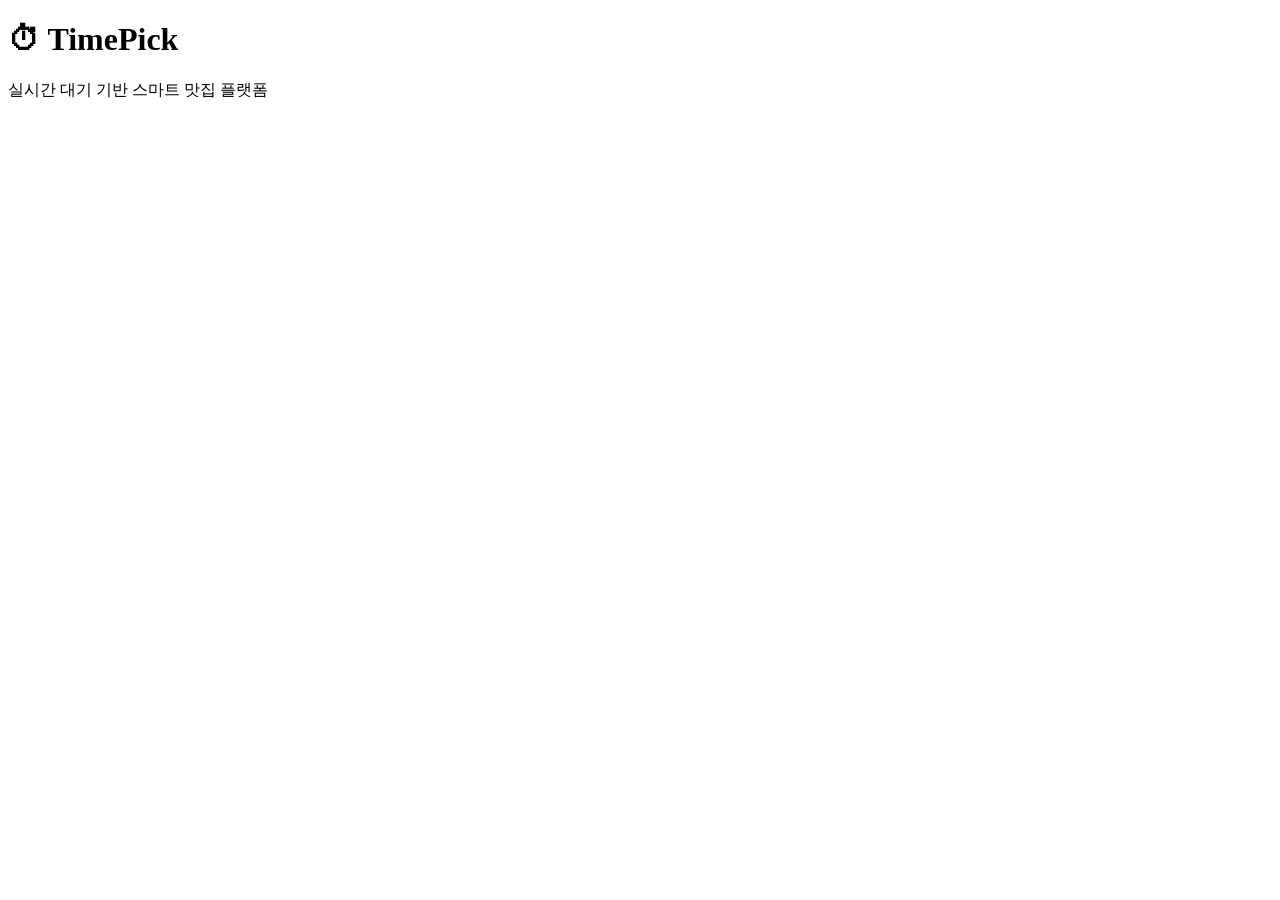
==== index.html @ 25e8bb15 "Add files via upload" ====
<!DOCTYPE html>
<html lang="ko">

<head>
    <meta charset="UTF-8">
    <meta name="viewport" content="width=device-width, initial-scale=1.0">

    <title>TimePick</title>

    <link rel="stylesheet" href="style.css">
</head>

<body class="splash-body">

    <div class="splash-container">

        <h1 class="splash-logo">
            ⏱ TimePick
        </h1>

        <p class="splash-text">
            실시간 대기 기반 스마트 맛집 플랫폼
        </p>

        <div class="loader"></div>

    </div>

    <script>

        setTimeout(() => {

            location.href = "login.html";

        }, 2000);

    </script>

</body>
</html>
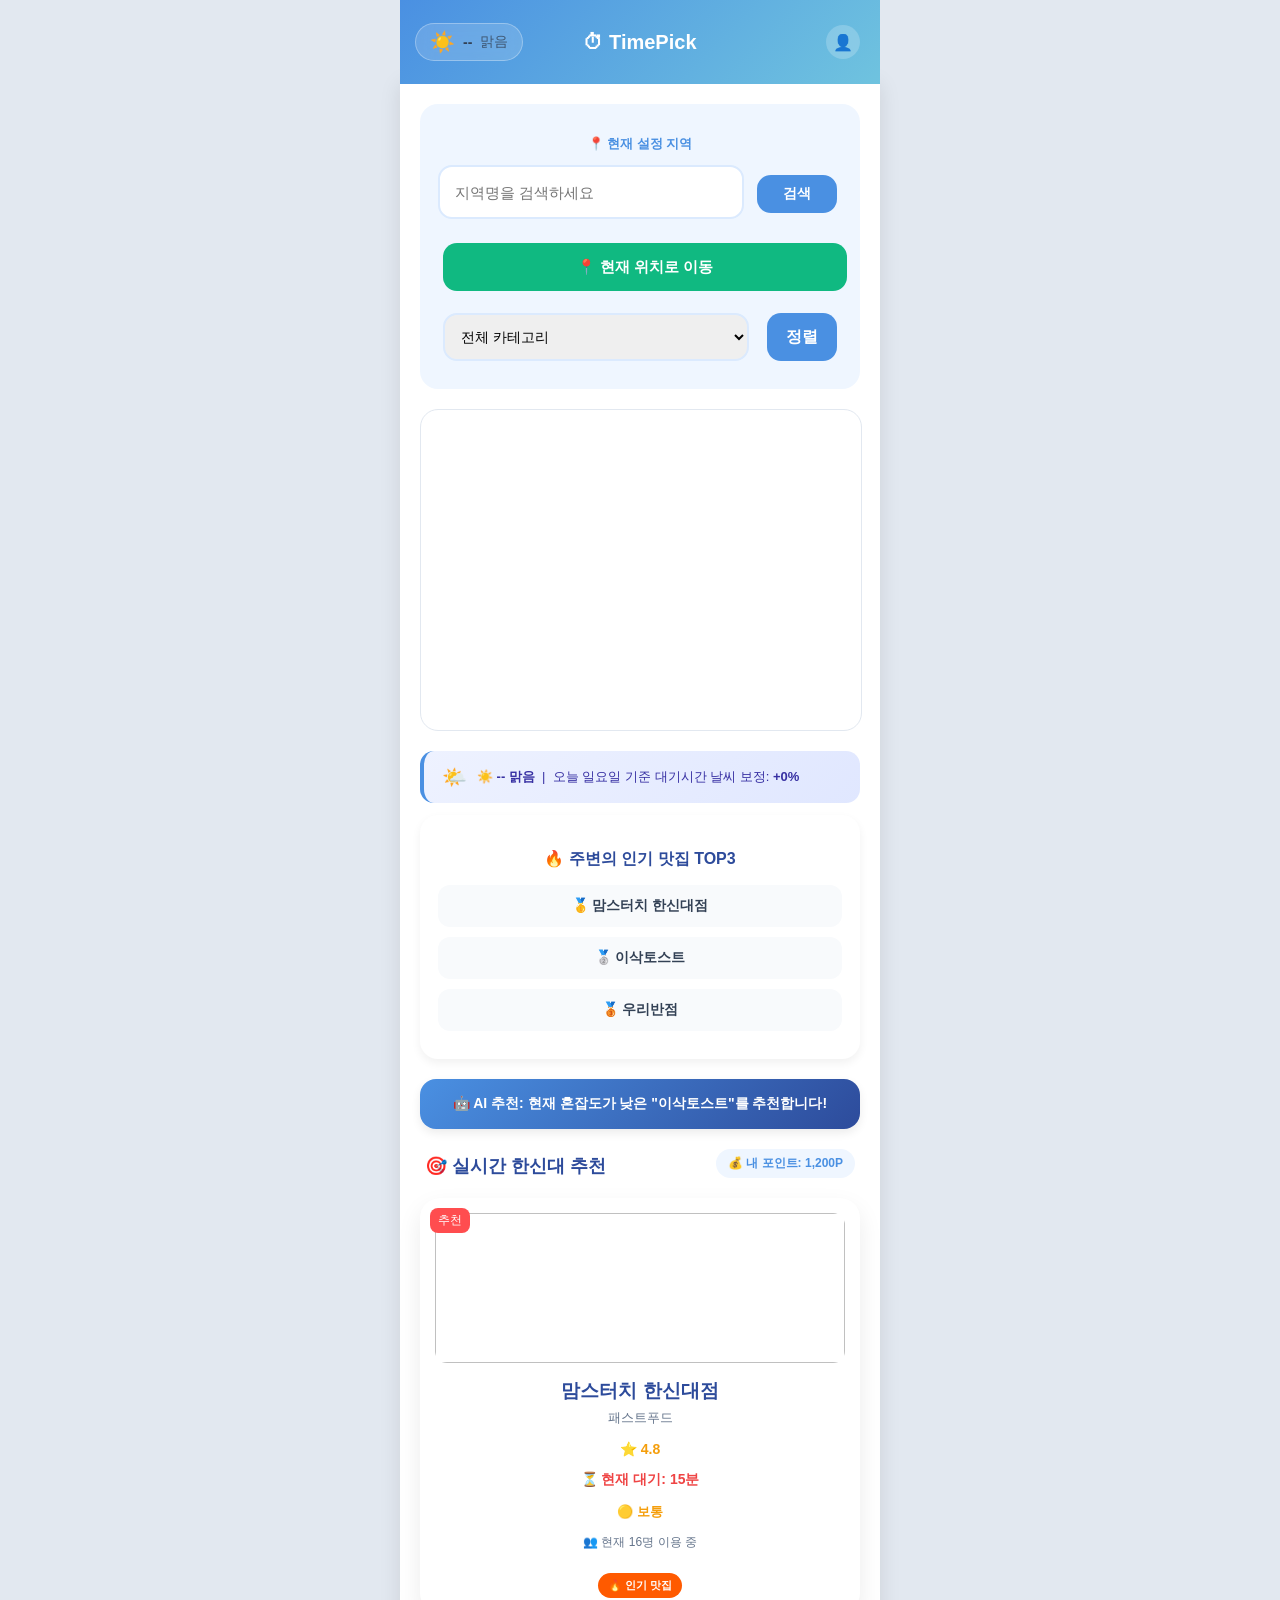
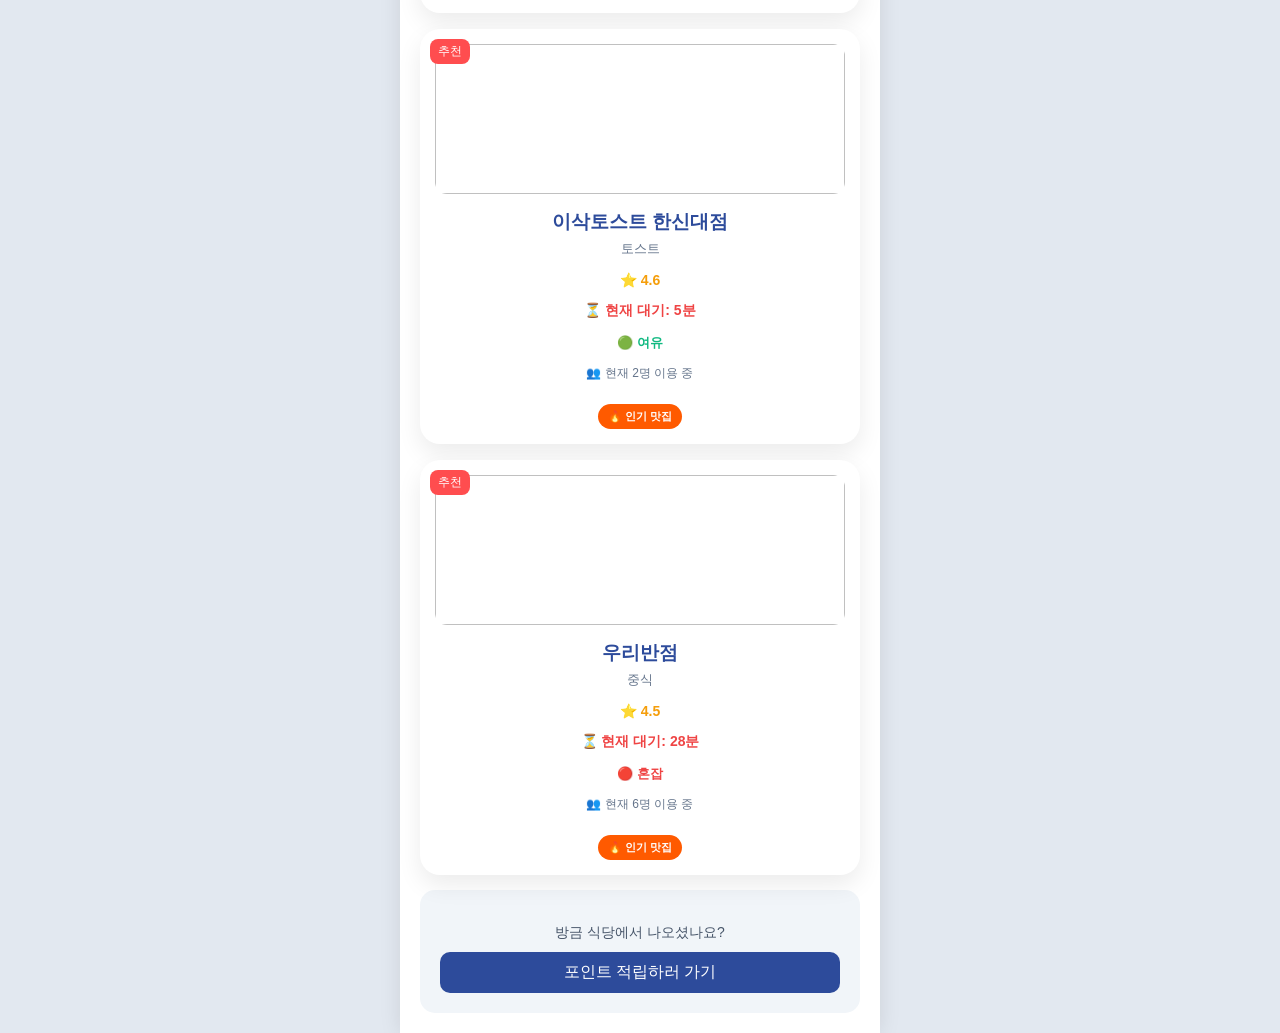
==== commit 8be6afe6: "Add files via upload" ====
--- a/index.html
+++ b/index.html
@@ -1,42 +1,195 @@
-
 <!DOCTYPE html>
 <html lang="ko">
-
 <head>
     <meta charset="UTF-8">
     <meta name="viewport" content="width=device-width, initial-scale=1.0">
-
-    <title>TimePick</title>
-
+    <title>TimePick - 한신대 스마트 관광 플랫폼</title>
     <link rel="stylesheet" href="style.css">
 </head>
 
-<body class="splash-body">
+<body>
 
-    <div class="splash-container">
+    <!-- 헤더 -->
+    <header class="header">
+        <div class="header-content" style="justify-content:space-between; position:relative;">
+            <!-- 날씨 위젯 (왼쪽) -->
+            <div id="weather-widget" style="font-size:13px;"></div>
+            <!-- 로고 (가운데) -->
+            <h1 class="title" style="position:absolute; left:50%; transform:translateX(-50%);">⏱ TimePick</h1>
+            <!-- 마이페이지 버튼 (오른쪽) -->
+            <button onclick="location.href='mypage.html'" style="
+                background:rgba(255,255,255,0.2); border:none; color:white;
+                width:34px; height:34px; border-radius:50%; font-size:16px;
+                cursor:pointer; display:flex; align-items:center; justify-content:center;
+                margin-left:auto;
+            ">👤</button>
+        </div>
+    </header>
 
-        <h1 class="splash-logo">
-            ⏱ TimePick
-        </h1>
+    <!-- 메인 -->
+    <div class="container">
 
-        <p class="splash-text">
-            실시간 대기 기반 스마트 맛집 플랫폼
-        </p>
+        <!-- 검색 박스 -->
+        <div class="search-box">
+            <p class="search-title">📍 현재 설정 지역</p>
+            <div class="location-search">
+                <input type="text" id="locationInput" placeholder="지역명을 검색하세요">
+                <button onclick="searchLocation()">검색</button>
+            </div>
+            <button class="gps-btn" onclick="getCurrentLocation()">📍 현재 위치로 이동</button>
+            <div class="category-row">
+                <select id="category">
+                    <option value="all">전체 카테고리</option>
+                    <option value="korean">한식</option>
+                    <option value="cafe">카페</option>
+                    <option value="fastfood">패스트푸드</option>
+                </select>
+                <button onclick="sortByWait()">정렬</button>
+            </div>
+        </div>
 
-        <div class="loader"></div>
+        <!-- 지도 -->
+        <div id="map"></div>
+
+        <!-- 날씨 배너 -->
+        <div id="weather-wait-banner" style="
+            margin:12px 0; padding:14px 18px;
+            background:linear-gradient(135deg,#eef2ff,#e0e7ff);
+            border-radius:14px; border-left:4px solid #4A90E2;
+            font-size:13px; color:#3730a3;
+            display:flex; align-items:center; gap:10px;
+        ">
+            <span style="font-size:20px">🌤️</span>
+            <span id="weather-banner-text">날씨 정보를 불러오는 중...</span>
+        </div>
+
+        <!-- 선택 식당 카드 -->
+        <div id="selectedStore" class="selected-store">
+            <img id="storeImg" src="">
+            <div class="store-info">
+                <h3 id="storeName">맘스터치</h3>
+                <p id="storeWait">현재 대기 15분</p>
+                <p id="storeWaitAdjusted" style="font-size:12px; color:#4A90E2; margin:2px 0 8px;"></p>
+                <button onclick="goWaiting()">🍽 웨이팅 등록하기</button>
+            </div>
+        </div>
+
+        <!-- 인기 맛집 -->
+        <div class="popular-box">
+            <h3>🔥 주변의 인기 맛집 TOP3</h3>
+            <div class="popular-item">🥇 맘스터치 한신대점</div>
+            <div class="popular-item">🥈 이삭토스트</div>
+            <div class="popular-item">🥉 우리반점</div>
+        </div>
+
+        <!-- AI 추천 -->
+        <div class="ai-banner">
+            🤖 AI 추천: 현재 혼잡도가 낮은 "이삭토스트"를 추천합니다!
+        </div>
+
+        <!-- 추천 제목 -->
+        <div style="display:flex; justify-content:space-between; align-items:flex-end; margin-bottom:15px; padding:0 5px;">
+            <h3 style="margin:0; color:#2D4B9B; font-size:18px;">🎯 실시간 한신대 추천</h3>
+            <span onclick="openShop()" style="font-size:12px; color:#4A90E2; font-weight:bold; cursor:pointer; background:#eff6ff; padding:6px 12px; border-radius:20px;">
+                💰 내 포인트: <span id="pointDisplay">1,200</span>P
+            </span>
+        </div>
+
+        <!-- 리스트 -->
+        <div id="list"></div>
+
+        <!-- 사장님 전용 버튼 (로그인 시 role=owner면 표시) -->
+        <button id="ownerBtn" onclick="location.href='owner.html'" style="
+            display:none; width:100%; margin-top:15px;
+            background:#FF5A00; color:white; border:none;
+            padding:14px; border-radius:12px; font-size:15px;
+            font-weight:700; cursor:pointer;
+        ">
+            🏪 우리 가게 점검하기
+        </button>
+
+        <!-- 포인트 적립 -->
+        <div style="margin-top:15px; padding:20px; background:#f1f5f9; border-radius:15px; text-align:center;">
+            <p style="font-size:14px; color:#475569; margin-bottom:10px;">방금 식당에서 나오셨나요?</p>
+            <button onclick="openInput()" style="background:#2D4B9B; width:100%; margin:0;">
+                포인트 적립하러 가기
+            </button>
+        </div>
 
     </div>
 
+    <!-- 리워드 샵 모달 -->
+    <div id="shopModal" style="display:none; position:fixed; top:0; left:0; width:100%; height:100%; background:rgba(0,0,0,0.6); z-index:1000; justify-content:center; align-items:center;">
+        <div style="background:white; padding:25px; border-radius:20px; width:85%; max-width:350px; text-align:center; position:relative;">
+            <span onclick="closeShop()" style="position:absolute; top:15px; right:20px; font-size:28px; cursor:pointer; color:#94a3b8; font-weight:bold;">×</span>
+            <h3 style="color:#2D4B9B; margin-top:0;">🎁 타임픽 리워드 샵</h3>
+            <p style="font-size:13px; color:#64748b; margin-bottom:20px;">보유 포인트: <strong style="color:#FF5A00;">1,200P</strong></p>
+            <div style="text-align:left; display:flex; flex-direction:column; gap:10px;">
+                <div style="border:1px solid #e2e8f0; padding:15px; border-radius:12px; display:flex; justify-content:space-between; align-items:center;">
+                    <div><strong>맘스터치</strong><br><span style="font-size:12px; color:#64748b;">싸이버거 세트 교환권</span></div>
+                    <button onclick="buyItem('맘스터치 싸이버거 세트', 600)" style="background:#FF5A00; color:white; border:none; padding:8px 12px; border-radius:8px; font-size:12px; font-weight:bold; cursor:pointer;">600P</button>
+                </div>
+                <div style="border:1px solid #e2e8f0; padding:15px; border-radius:12px; display:flex; justify-content:space-between; align-items:center;">
+                    <div><strong>이삭토스트</strong><br><span style="font-size:12px; color:#64748b;">아메리카노 교환권</span></div>
+                    <button onclick="buyItem('이삭토스트 아메리카노', 300)" style="background:#FF5A00; color:white; border:none; padding:8px 12px; border-radius:8px; font-size:12px; font-weight:bold; cursor:pointer;">300P</button>
+                </div>
+            </div>
+        </div>
+    </div>
+
+    <!-- 리뷰 모달 -->
+    <div id="reviewModal" class="modal">
+        <div class="modal-content">
+            <span class="close" onclick="closeModal()">✕</span>
+            <h2>📝 현장 정보 공유하기</h2>
+            <p class="reward-text">현장 상황을 알려주시면 300P를 드려요!</p>
+            <label>1. 방문 인원은 몇 명이신가요?</label>
+            <input type="number" placeholder="예: 2">
+            <label>2. 현재 상황이 어떠신가요?</label>
+            <div class="radio-group">
+                <label><input type="radio" name="state"> 대기 중</label>
+                <label><input type="radio" name="state"> 식사 중</label>
+                <label><input type="radio" name="state"> 식사 완료</label>
+            </div>
+            <label>3. 매장 혼잡도는 어떤가요?</label>
+            <div class="radio-group">
+                <label><input type="radio" name="crowd"> 여유</label>
+                <label><input type="radio" name="crowd"> 보통</label>
+                <label><input type="radio" name="crowd"> 혼잡</label>
+            </div>
+            <label>4. 체감 대기시간은 몇 분인가요?</label>
+            <input type="number" placeholder="예: 15">
+            <button class="submit-btn" onclick="submitReview()">300P 적립받기</button>
+        </div>
+    </div>
+
+    <script src="weather.js"></script>
+    <script type="text/javascript" src="//dapi.kakao.com/v2/maps/sdk.js?appkey=02e11ec3ab72981ecad234ecdeb83ed1&libraries=services"></script>
+    <script src="script.js"></script>
+
     <script>
+        // 날씨 위젯
+        WeatherAPI.renderWeatherWidget("#weather-widget");
+        WeatherAPI.fetchWeather().then(w => {
+            const today = ["일","월","화","수","목","금","토"][new Date().getDay()];
+            const sign = w.waitMod >= 0 ? "+" : "";
+            document.getElementById("weather-banner-text").innerHTML =
+                `<strong>${w.icon} ${w.temp} ${w.label}</strong> &nbsp;|&nbsp; 오늘 ${today}요일 기준 대기시간 날씨 보정: <strong>${sign}${w.waitMod}%</strong>`;
+        });
 
-        setTimeout(() => {
+        window.updateStoreWait = async function(baseWait) {
+            const { finalWait, weatherInfo } = await WeatherAPI.predictWaitTime(baseWait);
+            document.getElementById("storeWait").textContent = `현재 대기 ${baseWait}분`;
+            document.getElementById("storeWaitAdjusted").textContent =
+                `${weatherInfo.icon} 날씨·요일 반영 예측: 약 ${finalWait}분`;
+        };
 
-            location.href = "login.html";
-
-        }, 2000);
-
+        // 로그인 상태 확인 → 사장님이면 버튼 표시
+        const role = localStorage.getItem("role");
+        if (role === "owner") {
+            document.getElementById("ownerBtn").style.display = "block";
+        }
     </script>
 
 </body>
-</html>
-
+</html>
--- a/style.css
+++ b/style.css
@@ -0,0 +1,1047 @@
+/* 전체 기본 (PC 모니터 바탕화면 역할) */
+body {
+  font-family: 'Pretendard', sans-serif;
+  margin: 0;
+  background: #e2e8f0; /* 앱 바깥쪽 배경은 살짝 어두운 회색으로 */
+  color: #334155;
+}
+
+/* 헤더 (모바일 너비 480px로 고정) */
+.header, header {
+  display: flex;
+  align-items: center;
+  justify-content: center;
+  gap: 10px;
+  background: linear-gradient(135deg, #4A90E2, #6FC3DF);
+  padding: 15px;
+  position: sticky;
+  top: 0;
+  z-index: 100;
+  max-width: 480px; /* 뚱뚱해지지 않게 너비 제한! */
+  margin: 0 auto; /* 화면 가운데 정렬 */
+  box-sizing: border-box;
+}
+
+/* 헤더 내부 정렬 */
+.header-content { 
+  display: flex; 
+  align-items: center; 
+  width: 100%;
+  gap: 15px; 
+}
+
+.back-btn { 
+  background: none; 
+  border: none; 
+  font-size: 20px; 
+  color: white; 
+  cursor: pointer; 
+  margin: 0;
+}
+
+.logo {
+  width: 40px;
+}
+
+.title, h1 {
+  font-size: 20px;
+  font-weight: bold;
+  color: white;
+  margin: 0;
+}
+
+/* 컨테이너 (모바일 너비 480px로 고정) */
+.container {
+  padding: 20px;
+  text-align: center;
+  max-width: 480px; /* 뚱뚱해지지 않게 너비 제한! */
+  margin: 0 auto; /* 화면 가운데 정렬 */
+  background: white;
+  min-height: 100vh;
+  box-sizing: border-box;
+  box-shadow: 0 0 20px rgba(0,0,0,0.05); /* 스마트폰처럼 양옆에 살짝 그림자 추가 */
+}
+/* 가장 강력하게 모바일 사이즈(480px)로 고정하는 코드 */
+body {
+  font-family: 'Pretendard', sans-serif;
+  margin: 0;
+  background: #e2e8f0 !important; /* 바깥 배경은 회색 */
+  display: flex;
+  flex-direction: column;
+  align-items: center; /* 전체 화면을 가운데로 강제 정렬 */
+}
+
+/* 헤더와 컨테이너를 정확히 480px로 강제 고정! */
+header, .header, .container {
+  width: 100% !important;
+  max-width: 480px !important;
+  margin: 0 auto !important;
+  box-sizing: border-box !important;
+}
+
+.container {
+  background: white !important;
+  min-height: 100vh !important;
+  box-shadow: 0 0 20px rgba(0,0,0,0.1) !important;
+}
+
+/* (이 아래부터는 기존에 있던 검색 UI, 카드 리스트, 그래프 등의 코드를 그대로 두시면 됩니다!) */
+
+/* 검색 UI */
+select, button {
+  padding: 10px;
+  border-radius: 10px;
+  border: none;
+  margin: 10px 5px;
+  font-size: 16px;
+}
+
+button {
+  background: #FF5A00;
+  color: white;
+  cursor: pointer;
+}
+
+/* 카드 리스트 */
+#list {
+  display: grid;
+  grid-template-columns: repeat(auto-fill, minmax(230px, 1fr));
+  gap: 16px;
+  margin-top: 20px;
+}
+
+/* 카드 */
+.card {
+  position: relative;
+  background: white;
+  border-radius: 20px;
+  padding: 15px;
+  box-shadow: 0 10px 25px rgba(0,0,0,0.08);
+  transition: 0.3s;
+}
+
+.card:hover {
+  transform: translateY(-6px);
+}
+
+/* 추천 뱃지 */
+.card::before {
+  content: "추천";
+  position: absolute;
+  top: 10px;
+  left: 10px;
+  background: #ff4d4f;
+  color: white;
+  padding: 4px 8px;
+  border-radius: 8px;
+  font-size: 12px;
+}
+
+/* 이미지 */
+.food-img {
+  width: 100%;
+  height: 150px;
+  border-radius: 12px;
+  object-fit: cover;
+  margin-bottom: 10px;
+}
+
+/* 텍스트 */
+.card h3 {
+  margin: 5px 0;
+  color: #2D4B9B;
+}
+
+.wait {
+  color: #ff4d4f;
+  font-weight: bold;
+}
+
+/* 지도 */
+#map {
+  width: 100%;
+  height: 250px;
+  margin-top: 20px;
+  border-radius: 15px;
+  border: 1px solid #e2e8f0;
+}
+
+/* =========================================
+   여기서부터 상세 페이지(detail.html) 전용 스타일 
+   ========================================= */
+
+/* 대기시간 강조 카드 */
+.wait-card {
+  background: linear-gradient(135deg, #eff6ff 0%, #dbeafe 100%);
+  padding: 20px;
+  border-radius: 15px;
+  text-align: center;
+  margin: 15px 0;
+  box-shadow: 0 4px 6px rgba(0,0,0,0.05);
+}
+.wait-label { font-size: 14px; color: #64748b; font-weight: bold; }
+.wait-time { font-size: 36px !important; color: #4A90E2 !important; margin: 10px 0; }
+.status-msg { color: #10b981; font-weight: bold; font-size: 14px; margin: 0; }
+
+/* 혼잡도 그래프 */
+/* =========================================
+   혼잡도 그래프 (가로 쫙 늘리기 + 막대기 간격 조정)
+   ========================================= */
+.graph-container { 
+  background: #ffffff; /* 하얀색 박스 배경 */
+  padding: 20px; 
+  border-radius: 15px; 
+  margin: 20px 0; 
+  width: 40% !important; /* 🌟 핵심: 가로 넓이를 꽉 차게 늘림 */
+  box-sizing: border-box; /* 패딩 때문에 삐져나가지 않게 막아줌 */
+  box-shadow: 0 4px 10px rgba(0,0,0,0.03); /* 살짝 고급스러운 그림자 */
+}
+
+.graph {
+  height: 140px;
+  display: flex;
+  align-items: flex-end;
+  justify-content: space-between; /* 🌟 핵심: 막대기들을 양옆으로 시원하게 퍼뜨림 */
+  border-bottom: 2px solid #cbd5e1;
+  padding-top: 20px;
+}
+
+.bar { 
+  width: 15%; /* 막대기 두께도 비율로 맞춰서 화면에 맞게 늘어남 */
+  max-width: 35px; /* 너무 뚱뚱해지는 건 방지 */
+  background: #94a3b8; 
+  border-radius: 6px 6px 0 0; 
+  position: relative; 
+  transition: height 0.5s ease; 
+}
+
+.bar.p-time { 
+  background: #FF5A00; 
+}
+
+.bar span { 
+  position: absolute; 
+  top: -22px; 
+  width: 100%; 
+  text-align: center; 
+  font-size: 11px; 
+  font-weight: bold; 
+  color: #FF5A00; 
+}
+
+.graph-labels { 
+  display: flex; 
+  justify-content: space-between; /* 🌟 시간 글씨들도 양옆으로 시원하게 퍼뜨림 */
+  margin-top: 10px; 
+  font-size: 12px; 
+  color: #64748b; 
+  font-weight: bold; 
+}
+/* =========================================
+   최적 방문 시간 강조 박스 (눈에 띄게!)
+   ========================================= */
+.recommend-box {
+  background: #fff7ed; /* 연한 오렌지 배경 */
+  border: 2px solid #fdba74; /* 오렌지색 테두리 */
+  padding: 15px 20px;
+  border-radius: 12px;
+  display: flex;
+  align-items: center;
+  gap: 15px;
+  margin: 25px 0;
+  box-shadow: 0 4px 10px rgba(255, 90, 0, 0.1);
+  text-align: left;
+}
+
+.recommend-icon {
+  font-size: 28px;
+}
+
+.recommend-text {
+  font-size: 14px;
+  color: #431407;
+  line-height: 1.5;
+  word-break: keep-all; /* 단어 단위로 깔끔하게 줄바꿈 */
+}
+
+.recommend-text strong {
+  font-size: 16px;
+  color: #ea580c;
+}
+
+/* =========================================
+   리워드 배너 (세로로 넓게 배치해서 글씨 안 잘리게!)
+   ========================================= */
+.reward-banner {
+  background: #2D4B9B;
+  color: white;
+  padding: 25px 20px; /* 위아래 여백을 팍 늘림 */
+  border-radius: 15px;
+  display: flex;
+  flex-direction: column; /* 가로가 아니라 세로로 층층이 배치 */
+  gap: 15px;
+  margin: 30px 0;
+  text-align: center;
+  box-shadow: 0 6px 15px rgba(45, 75, 155, 0.2);
+}
+
+.reward-text h4 { 
+  margin: 0; 
+  font-size: 18px; /* 제목 크기 키움 */
+  word-break: keep-all; 
+}
+
+.reward-text p { 
+  margin: 5px 0 0; 
+  font-size: 14px; 
+  opacity: 0.9; 
+  word-break: keep-all; 
+}
+
+.point-btn { 
+  background: #FF5A00; 
+  color: white; 
+  border: none; 
+  padding: 15px; /* 버튼도 누르기 쉽게 큼직하게 */
+  border-radius: 10px; 
+  font-weight: bold; 
+  font-size: 16px;
+  cursor: pointer; 
+  width: 100%; /* 버튼 가로 꽉 차게 */
+  margin: 0; 
+  box-shadow: 0 4px 6px rgba(255, 90, 0, 0.3);
+}
+/* 광고 및 대체 동선 추천 */
+.ad-section { border: 2px dashed #94a3b8; padding: 20px; border-radius: 15px; background: #fffaf5; text-align: left; }
+.ad-label { background: #64748b; color: white; display: inline-block; padding: 3px 8px; font-size: 11px; border-radius: 4px; margin-bottom: 10px; font-weight: bold; }
+.alt-card { background: white; padding: 15px; border-radius: 10px; border: 1px solid #fed7aa; margin-top: 15px; cursor: pointer; box-shadow: 0 2px 4px rgba(0,0,0,0.05); }
+
+/* 리뷰 섹션 */
+.review-section { text-align: left; margin-top: 30px; }
+.review-item { border-bottom: 1px solid #e2e8f0; padding: 15px 0; }
+.review-header { display: flex; gap: 10px; align-items: center; margin-bottom: 8px; }
+.wait-info { font-size: 12px; background: #fee2e2; color: #ef4444; padding: 3px 8px; border-radius: 6px; font-weight: bold; }
+
+.home-btn { width: 100%; padding: 15px; background: #64748b; color: white; border: none; border-radius: 12px; margin-top: 30px; cursor: pointer; font-size: 16px; font-weight: bold; }
+/* =========================================
+   대기시간 공유 모달창 (팝업) 스타일 
+   ========================================= */
+.modal-overlay {
+    display: none; /* 평소에는 숨김 */
+    position: fixed; 
+    top: 0; left: 0; 
+    width: 100%; height: 100%;
+    background: rgba(0,0,0,0.6); /* 반투명 검은색 배경 */
+    z-index: 1000;
+    justify-content: center; 
+    align-items: center;
+}
+
+.modal-content {
+    background: white; 
+    padding: 30px 20px; 
+    border-radius: 20px;
+    width: 85%; 
+    max-width: 350px; 
+    text-align: center;
+    position: relative;
+    box-shadow: 0 10px 25px rgba(0,0,0,0.2);
+    animation: popUp 0.3s ease-out;
+}
+
+@keyframes popUp {
+    from { transform: scale(0.8); opacity: 0; }
+    to { transform: scale(1); opacity: 1; }
+}
+
+.close-btn {
+    position: absolute; 
+    top: 15px; right: 20px; 
+    font-size: 28px; 
+    color: #94a3b8; 
+    cursor: pointer;
+    font-weight: bold;
+}
+
+#waitInput {
+    width: 90%; 
+    padding: 15px; 
+    margin: 20px 0; 
+    border: 2px solid #e2e8f0; 
+    border-radius: 10px; 
+    font-size: 16px; 
+    text-align: center;
+    outline: none;
+}
+
+#waitInput:focus {
+    border-color: #FF5A00;
+}
+
+.btn-submit {
+    background: #FF5A00; 
+    width: 100%; 
+    margin: 0; 
+    padding: 15px; 
+    border-radius: 12px;
+    font-size: 16px;
+    font-weight: bold;
+}
+
+
+
+#map {
+    width: 100%;
+    height: 320px;
+    border-radius: 18px;
+    margin: 20px 0;
+    overflow: hidden;
+}
+
+.login-container {
+    max-width: 420px;
+    margin: 0 auto;
+    padding: 40px 20px;
+    text-align: center;
+}
+
+.login-logo {
+    font-size: 38px;
+    color: #2D4B9B;
+    margin-bottom: 10px;
+}
+
+.login-subtitle {
+    color: #64748b;
+    font-size: 15px;
+    margin-bottom: 40px;
+}
+
+.login-card {
+    background: white;
+    padding: 30px 20px;
+    border-radius: 20px;
+    margin-bottom: 20px;
+    box-shadow: 0 4px 12px rgba(0,0,0,0.08);
+}
+
+.login-card h2 {
+    margin-bottom: 10px;
+    color: #1e293b;
+}
+
+.login-card p {
+    color: #64748b;
+    font-size: 14px;
+    margin-bottom: 20px;
+}
+
+.login-card button {
+    width: 100%;
+    height: 52px;
+    border: none;
+    border-radius: 14px;
+    background: #4A90E2;
+    color: white;
+    font-size: 15px;
+    font-weight: bold;
+    cursor: pointer;
+}
+
+.login-card.owner button {
+    background: #FF5A00;
+}
+
+
+.owner-card {
+    background: white;
+    padding: 25px 20px;
+    border-radius: 20px;
+    margin-bottom: 20px;
+    box-shadow: 0 4px 10px rgba(0,0,0,0.06);
+}
+
+.owner-card h2 {
+    margin-bottom: 10px;
+    color: #2D4B9B;
+}
+
+.owner-card p {
+    color: #64748b;
+    margin-bottom: 15px;
+}
+
+.owner-card input,
+.owner-card select,
+.owner-card textarea {
+    width: 100%;
+    padding: 14px;
+    border-radius: 12px;
+    border: 2px solid #dbeafe;
+    margin-bottom: 15px;
+    font-size: 15px;
+}
+
+.owner-card textarea {
+    min-height: 100px;
+    resize: none;
+}
+
+.owner-card button {
+    width: 100%;
+    height: 50px;
+    border: none;
+    border-radius: 14px;
+    background: #FF5A00;
+    color: white;
+    font-size: 15px;
+    font-weight: bold;
+    cursor: pointer;
+}
+
+
+.ai-banner {
+    background: linear-gradient(135deg, #4A90E2, #2D4B9B);
+    color: white;
+    padding: 16px;
+    border-radius: 16px;
+    margin-bottom: 20px;
+    font-size: 14px;
+    font-weight: bold;
+    box-shadow: 0 4px 10px rgba(0,0,0,0.08);
+}
+
+.popular-box {
+    background: white;
+    padding: 18px;
+    border-radius: 18px;
+    margin-bottom: 20px;
+    box-shadow: 0 4px 10px rgba(0,0,0,0.06);
+}
+
+.popular-box h3 {
+    margin-bottom: 15px;
+    color: #2D4B9B;
+    font-size: 16px;
+}
+
+.popular-item {
+    padding: 12px;
+    border-radius: 12px;
+    background: #f8fafc;
+    margin-bottom: 10px;
+    font-size: 14px;
+    font-weight: bold;
+}
+
+
+
+.search-box {
+    background: #eff6ff;
+    padding: 18px;
+    border-radius: 18px;
+    margin-bottom: 20px;
+}
+
+.search-title {
+    font-size: 13px;
+    color: #4A90E2;
+    font-weight: bold;
+    margin-bottom: 12px;
+}
+
+.location-search {
+    display: flex;
+    gap: 8px;
+    margin-bottom: 10px;
+}
+
+#locationInput {
+    flex: 1;
+    height: 50px;
+    padding: 0 15px;
+    border-radius: 14px;
+    border: 2px solid #dbeafe;
+    font-size: 15px;
+    background: white;
+}
+
+.location-search button {
+    width: 80px;
+    border: none;
+    border-radius: 14px;
+    background: #4A90E2;
+    color: white;
+    font-size: 14px;
+    font-weight: bold;
+    cursor: pointer;
+}
+
+.gps-btn {
+    width: 100%;
+    height: 48px;
+    border: none;
+    border-radius: 14px;
+    background: #10b981;
+    color: white;
+    font-size: 15px;
+    font-weight: bold;
+    cursor: pointer;
+    margin-bottom: 12px;
+}
+
+.category-row {
+    display: flex;
+    gap: 8px;
+}
+
+.category-row select {
+    flex: 1;
+    height: 48px;
+    border-radius: 14px;
+    border: 2px solid #dbeafe;
+    padding: 0 12px;
+    font-size: 14px;
+}
+
+.category-row button {
+    width: 70px;
+    border: none;
+    border-radius: 14px;
+    background: #4A90E2;
+    color: white;
+    font-weight: bold;
+    cursor: pointer;
+}
+
+
+.splash-body {
+    margin: 0;
+    background: linear-gradient(135deg, #4A90E2, #2D4B9B);
+    height: 100vh;
+    display: flex;
+    justify-content: center;
+    align-items: center;
+}
+
+.splash-container {
+    text-align: center;
+    color: white;
+}
+
+.splash-logo {
+    font-size: 42px;
+    margin-bottom: 15px;
+}
+
+.splash-text {
+    font-size: 16px;
+    opacity: 0.9;
+    margin-bottom: 30px;
+}
+
+.loader {
+    width: 45px;
+    height: 45px;
+    border: 5px solid rgba(255,255,255,0.3);
+    border-top: 5px solid white;
+    border-radius: 50%;
+    margin: auto;
+    animation: spin 1s linear infinite;
+}
+
+@keyframes spin {
+
+    0% {
+        transform: rotate(0deg);
+    }
+
+    100% {
+        transform: rotate(360deg);
+    }
+}
+
+
+.graph-box {
+    background: white;
+    padding: 20px;
+    border-radius: 18px;
+    margin-top: 20px;
+    box-shadow: 0 4px 10px rgba(0,0,0,0.06);
+}
+
+.graph-box h3 {
+    margin-bottom: 20px;
+    color: #2D4B9B;
+}
+
+.graph-item {
+    display: flex;
+    align-items: center;
+    gap: 10px;
+    margin-bottom: 14px;
+}
+
+.graph-item span {
+    width: 40px;
+    font-size: 13px;
+    font-weight: bold;
+}
+
+.bar {
+    height: 18px;
+    background: linear-gradient(135deg, #4A90E2, #2D4B9B);
+    border-radius: 20px;
+}
+
+
+.modal {
+    display: none;
+    position: fixed;
+    z-index: 999;
+    left: 0;
+    top: 0;
+    width: 100%;
+    height: 100%;
+    background: rgba(0,0,0,0.5);
+}
+
+.modal-content {
+    background: white;
+    width: 90%;
+    max-width: 420px;
+    margin: 50px auto;
+    padding: 25px;
+    border-radius: 20px;
+    position: relative;
+}
+
+.close {
+    position: absolute;
+    right: 20px;
+    top: 15px;
+    font-size: 24px;
+    cursor: pointer;
+}
+
+.modal-content h2 {
+    text-align: center;
+    color: #2D4B9B;
+    margin-bottom: 15px;
+}
+
+.reward-text {
+    text-align: center;
+    color: #64748b;
+    margin-bottom: 20px;
+    font-size: 14px;
+}
+
+.modal-content label {
+    display: block;
+    margin-top: 15px;
+    margin-bottom: 8px;
+    font-weight: bold;
+    font-size: 14px;
+}
+
+.modal-content input {
+    width: 100%;
+    height: 45px;
+    border-radius: 12px;
+    border: 2px solid #dbeafe;
+    padding: 0 12px;
+}
+
+.radio-group {
+    display: flex;
+    gap: 12px;
+    flex-wrap: wrap;
+}
+
+.submit-btn {
+    width: 100%;
+    height: 50px;
+    margin-top: 25px;
+    border: none;
+    border-radius: 14px;
+    background: #FF5A00;
+    color: white;
+    font-size: 16px;
+    font-weight: bold;
+    cursor: pointer;
+}
+
+
+.store-box {
+    background: white;
+    padding: 24px;
+    border-radius: 20px;
+    margin-bottom: 20px;
+    box-shadow: 0 4px 10px rgba(0,0,0,0.06);
+}
+
+.store-box h2 {
+    margin-bottom: 8px;
+    color: #1e293b;
+}
+
+.store-box p {
+    color: #64748b;
+    margin-bottom: 20px;
+}
+
+.waiting-status {
+    display: flex;
+    justify-content: space-between;
+    text-align: center;
+}
+
+.waiting-status strong {
+    display: block;
+    font-size: 20px;
+    color: #FF5A00;
+}
+
+.waiting-status span {
+    font-size: 12px;
+    color: #64748b;
+}
+
+.waiting-register {
+    background: white;
+    padding: 24px;
+    border-radius: 20px;
+    margin-bottom: 20px;
+    box-shadow: 0 4px 10px rgba(0,0,0,0.06);
+}
+
+.waiting-register h3 {
+    margin-bottom: 15px;
+    color: #2D4B9B;
+}
+
+.waiting-register input {
+    width: 100%;
+    height: 50px;
+    border-radius: 14px;
+    border: 2px solid #dbeafe;
+    padding: 0 15px;
+    margin-bottom: 12px;
+}
+
+.waiting-register button {
+    width: 100%;
+    height: 52px;
+    border: none;
+    border-radius: 14px;
+    background: #FF5A00;
+    color: white;
+    font-size: 15px;
+    font-weight: bold;
+    cursor: pointer;
+}
+
+.my-waiting {
+    background: white;
+    padding: 24px;
+    border-radius: 20px;
+    text-align: center;
+    margin-bottom: 20px;
+    box-shadow: 0 4px 10px rgba(0,0,0,0.06);
+}
+
+.waiting-number {
+    font-size: 64px;
+    font-weight: bold;
+    color: #FF5A00;
+    margin: 20px 0;
+}
+
+.notify-box {
+    background: #eff6ff;
+    color: #2D4B9B;
+    padding: 16px;
+    border-radius: 16px;
+    text-align: center;
+    font-size: 14px;
+    font-weight: bold;
+}
+
+
+.selected-store {
+    display: none;
+    background: white;
+    border-radius: 20px;
+    overflow: hidden;
+    margin-bottom: 20px;
+    box-shadow: 0 4px 12px rgba(0,0,0,0.08);
+}
+
+.selected-store img {
+    width: 100%;
+    height: 180px;
+    object-fit: cover;
+}
+
+.store-info {
+    padding: 20px;
+}
+
+.store-info h3 {
+    margin-bottom: 8px;
+    color: #1e293b;
+}
+
+.store-info p {
+    color: #ef4444;
+    font-weight: bold;
+    margin-bottom: 15px;
+}
+
+.store-info button {
+    width: 100%;
+    height: 50px;
+    border: none;
+    border-radius: 14px;
+    background: #FF5A00;
+    color: white;
+    font-size: 15px;
+    font-weight: bold;
+    cursor: pointer;
+}
+
+
+.login-card input,
+.login-card select {
+    width: 100%;
+    height: 50px;
+    border-radius: 14px;
+    border: 2px solid #dbeafe;
+    padding: 0 15px;
+    margin-bottom: 12px;
+    font-size: 15px;
+}
+
+
+.mypage-card {
+    background: white;
+    padding: 24px;
+    border-radius: 20px;
+    margin-bottom: 20px;
+    text-align: center;
+    box-shadow: 0 4px 10px rgba(0,0,0,0.06);
+}
+
+.point-number {
+    font-size: 42px;
+    font-weight: bold;
+    color: #FF5A00;
+    margin-top: 10px;
+}
+
+.logout-btn {
+    width: 100%;
+    height: 52px;
+    border: none;
+    border-radius: 14px;
+    background: #ef4444;
+    color: white;
+    font-size: 15px;
+    font-weight: bold;
+    cursor: pointer;
+}
+
+
+.coupon-list {
+    display: flex;
+    flex-direction: column;
+    gap: 12px;
+    margin-top: 20px;
+}
+
+
+.coupon-item {
+    background: #f8fafc;
+    padding: 14px;
+    border-radius: 14px;
+    text-align: left;
+}
+
+.coupon-item h4 {
+    margin-bottom: 4px;
+    color: #1e293b;
+    font-size: 15px;
+}
+
+.coupon-item p {
+    color: #64748b;
+    margin-bottom: 10px;
+    font-size: 12px;
+}
+
+.coupon-item button {
+    width: 100%;
+    height: 38px;
+    border: none;
+    border-radius: 10px;
+    background: #FF5A00;
+    color: white;
+    font-size: 13px;
+    font-weight: bold;
+    cursor: pointer;
+}
+
+
+.detail-card {
+    background: white;
+    border-radius: 20px;
+    overflow: hidden;
+    padding-bottom: 20px;
+    box-shadow: 0 4px 12px rgba(0,0,0,0.08);
+}
+
+.detail-img {
+    width: 100%;
+    height: 220px;
+    object-fit: cover;
+}
+
+.detail-card h2 {
+    margin-top: 20px;
+    text-align: center;
+    color: #1e293b;
+}
+
+.detail-card p {
+    text-align: center;
+    color: #64748b;
+}
+
+.wait-box {
+    background: #eff6ff;
+    margin: 20px;
+    padding: 20px;
+    border-radius: 18px;
+    text-align: center;
+}
+
+.wait-time {
+    font-size: 48px;
+    font-weight: bold;
+    color: #4A90E2;
+    margin: 10px 0;
+}
+
+.wait-box span {
+    color: #10b981;
+    font-size: 14px;
+    font-weight: bold;
+}
+
+.map-title {
+    text-align: center;
+    margin: 20px 0;
+    color: #1e293b;
+}
+
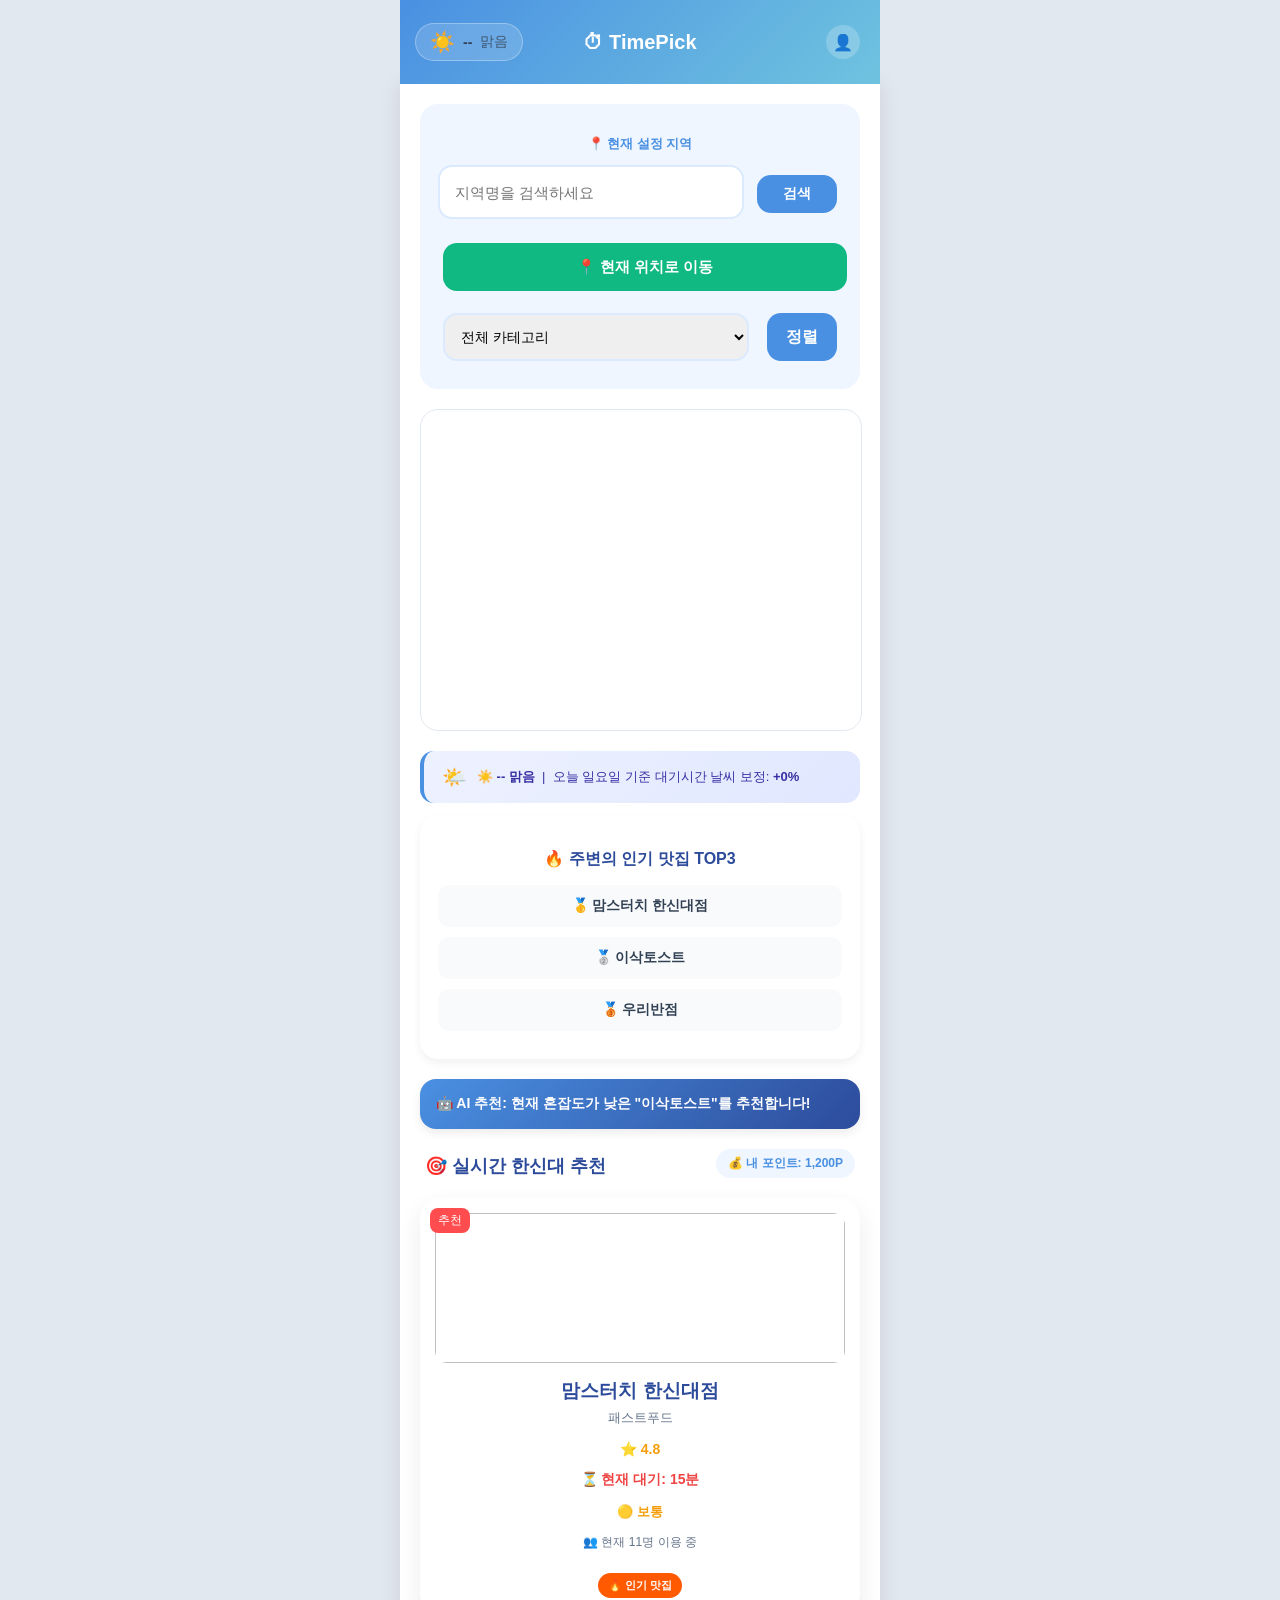
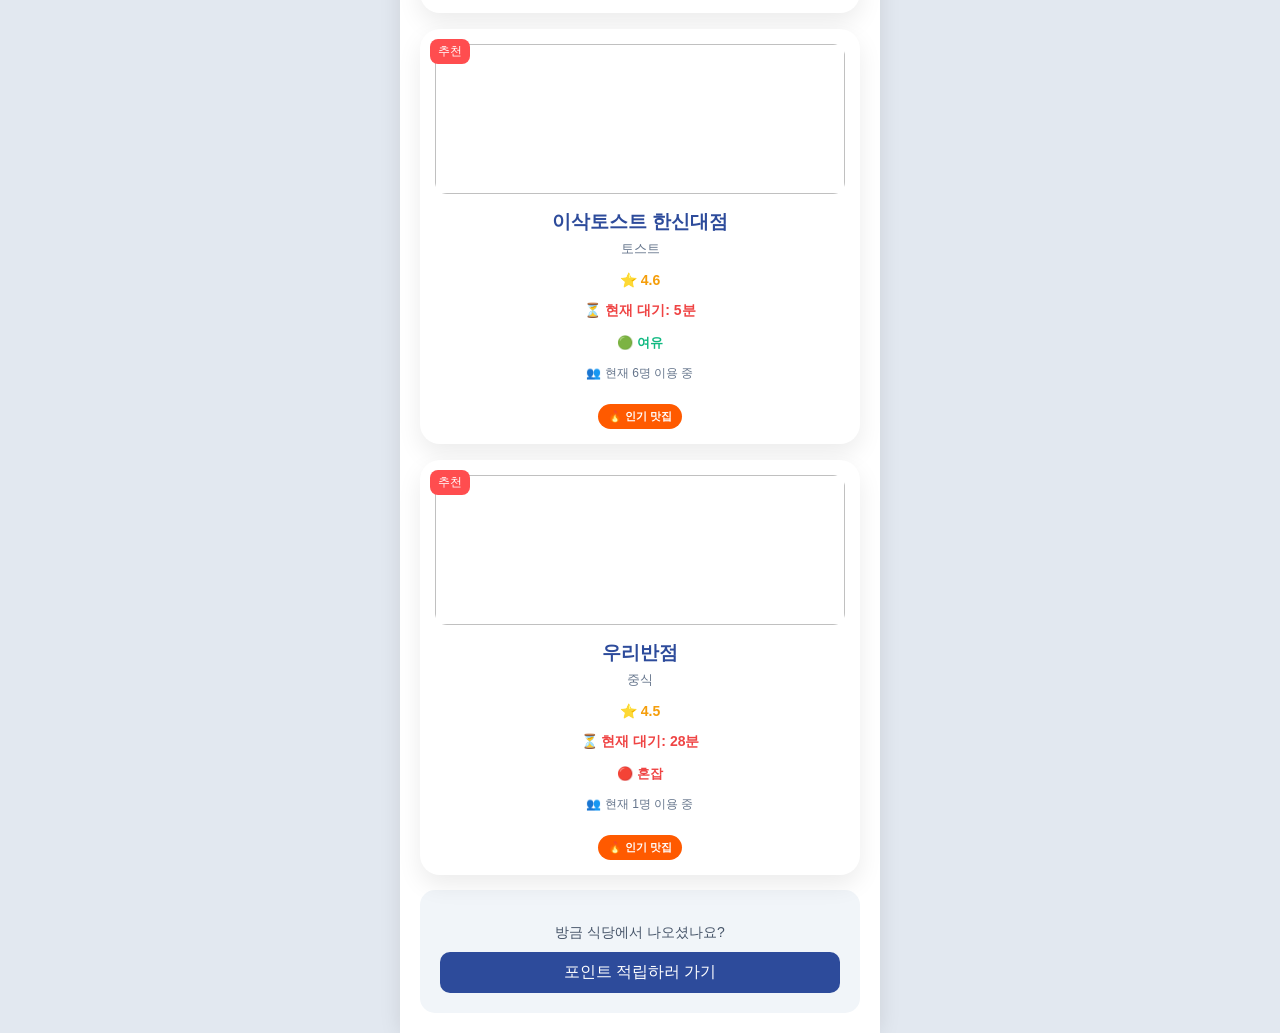
==== commit 08661028: "Add files via upload" ====
--- a/index.html
+++ b/index.html
@@ -83,8 +83,10 @@
         </div>
 
         <!-- AI 추천 -->
-        <div class="ai-banner">
-            🤖 AI 추천: 현재 혼잡도가 낮은 "이삭토스트"를 추천합니다!
+        <!-- AI 추천 배너 (Gemini 연동) -->
+        <div id="ai-banner" class="ai-banner" style="cursor:pointer; display:flex; justify-content:space-between; align-items:center;" onclick="getAIRecommend()">
+            <span>🤖 AI가 날씨·대기시간 분석 중...</span>
+            <span style="font-size:11px; opacity:0.7; white-space:nowrap; margin-left:8px;">🔄 새로고침</span>
         </div>
 
         <!-- 추천 제목 -->
@@ -166,6 +168,7 @@
     <script src="weather.js"></script>
     <script type="text/javascript" src="//dapi.kakao.com/v2/maps/sdk.js?appkey=02e11ec3ab72981ecad234ecdeb83ed1&libraries=services"></script>
     <script src="script.js"></script>
+    <script src="ai-recommend.js"></script>
 
     <script>
         // 날씨 위젯
